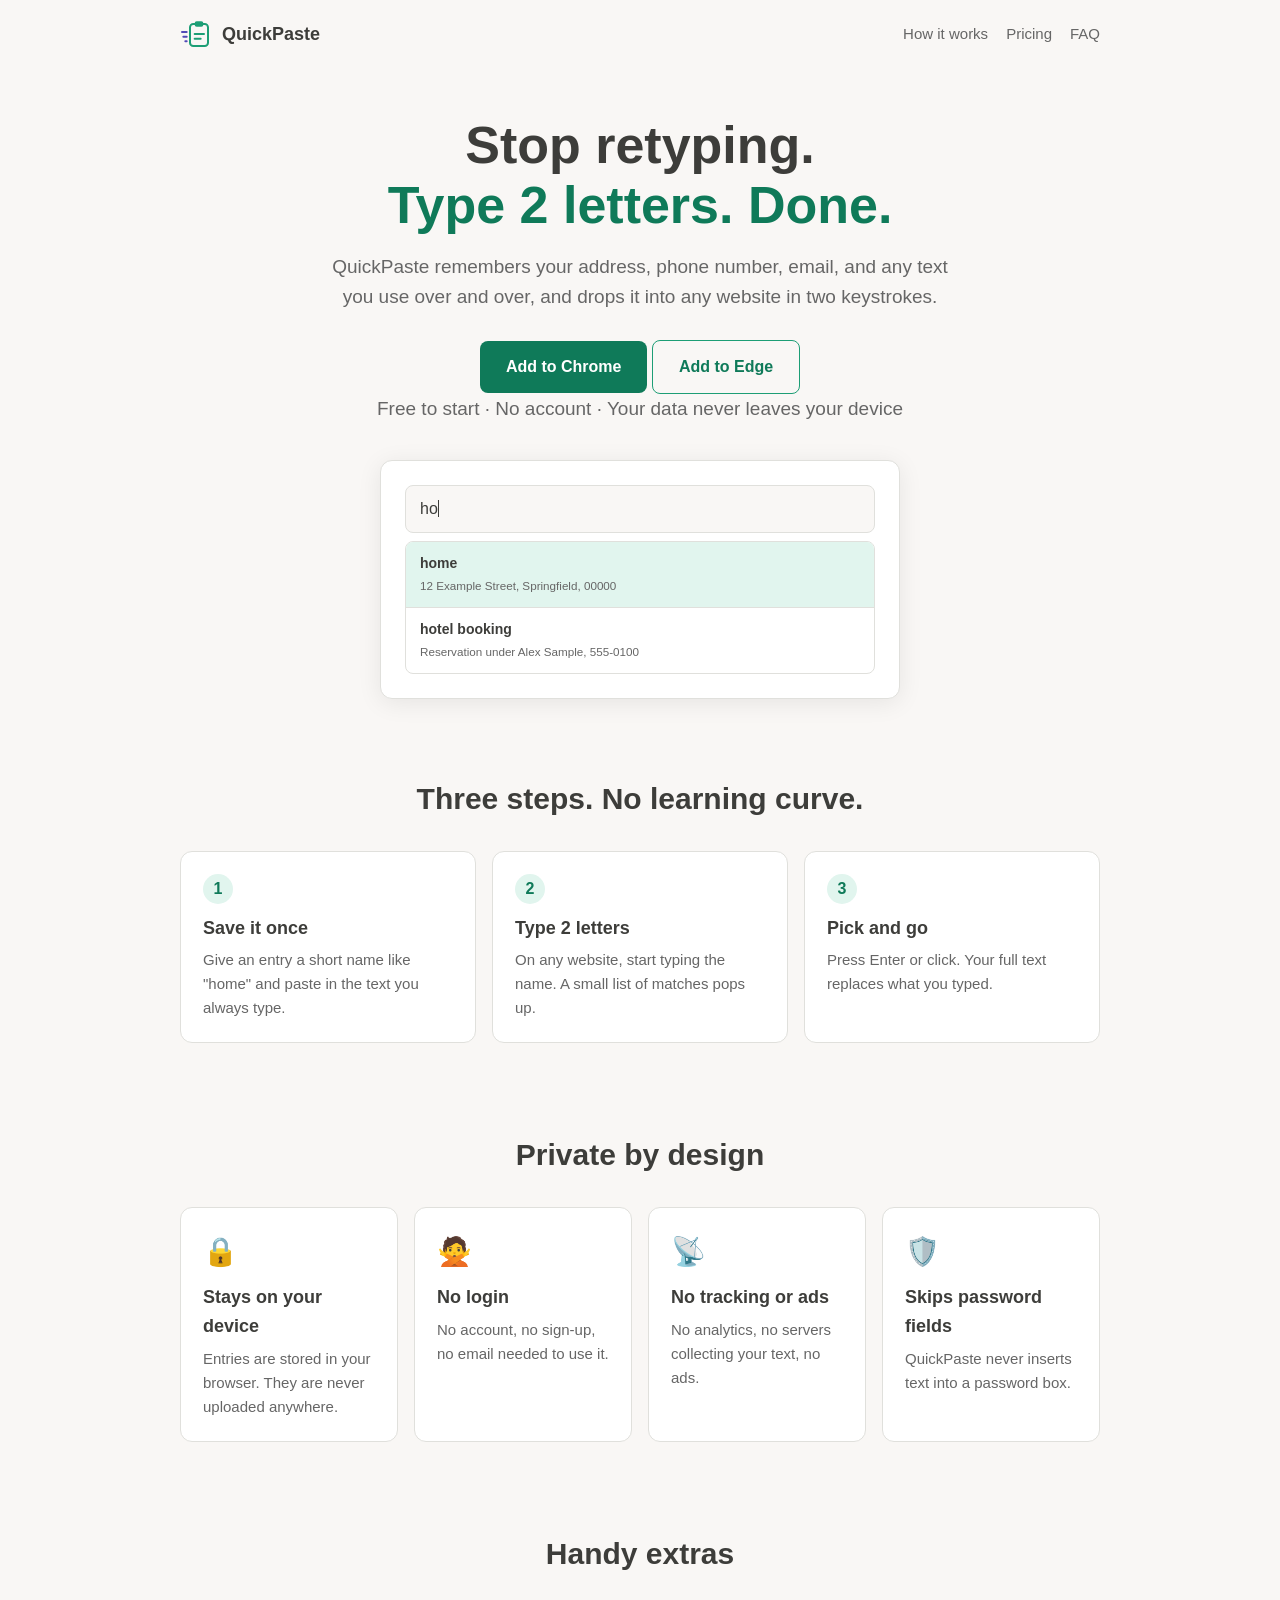
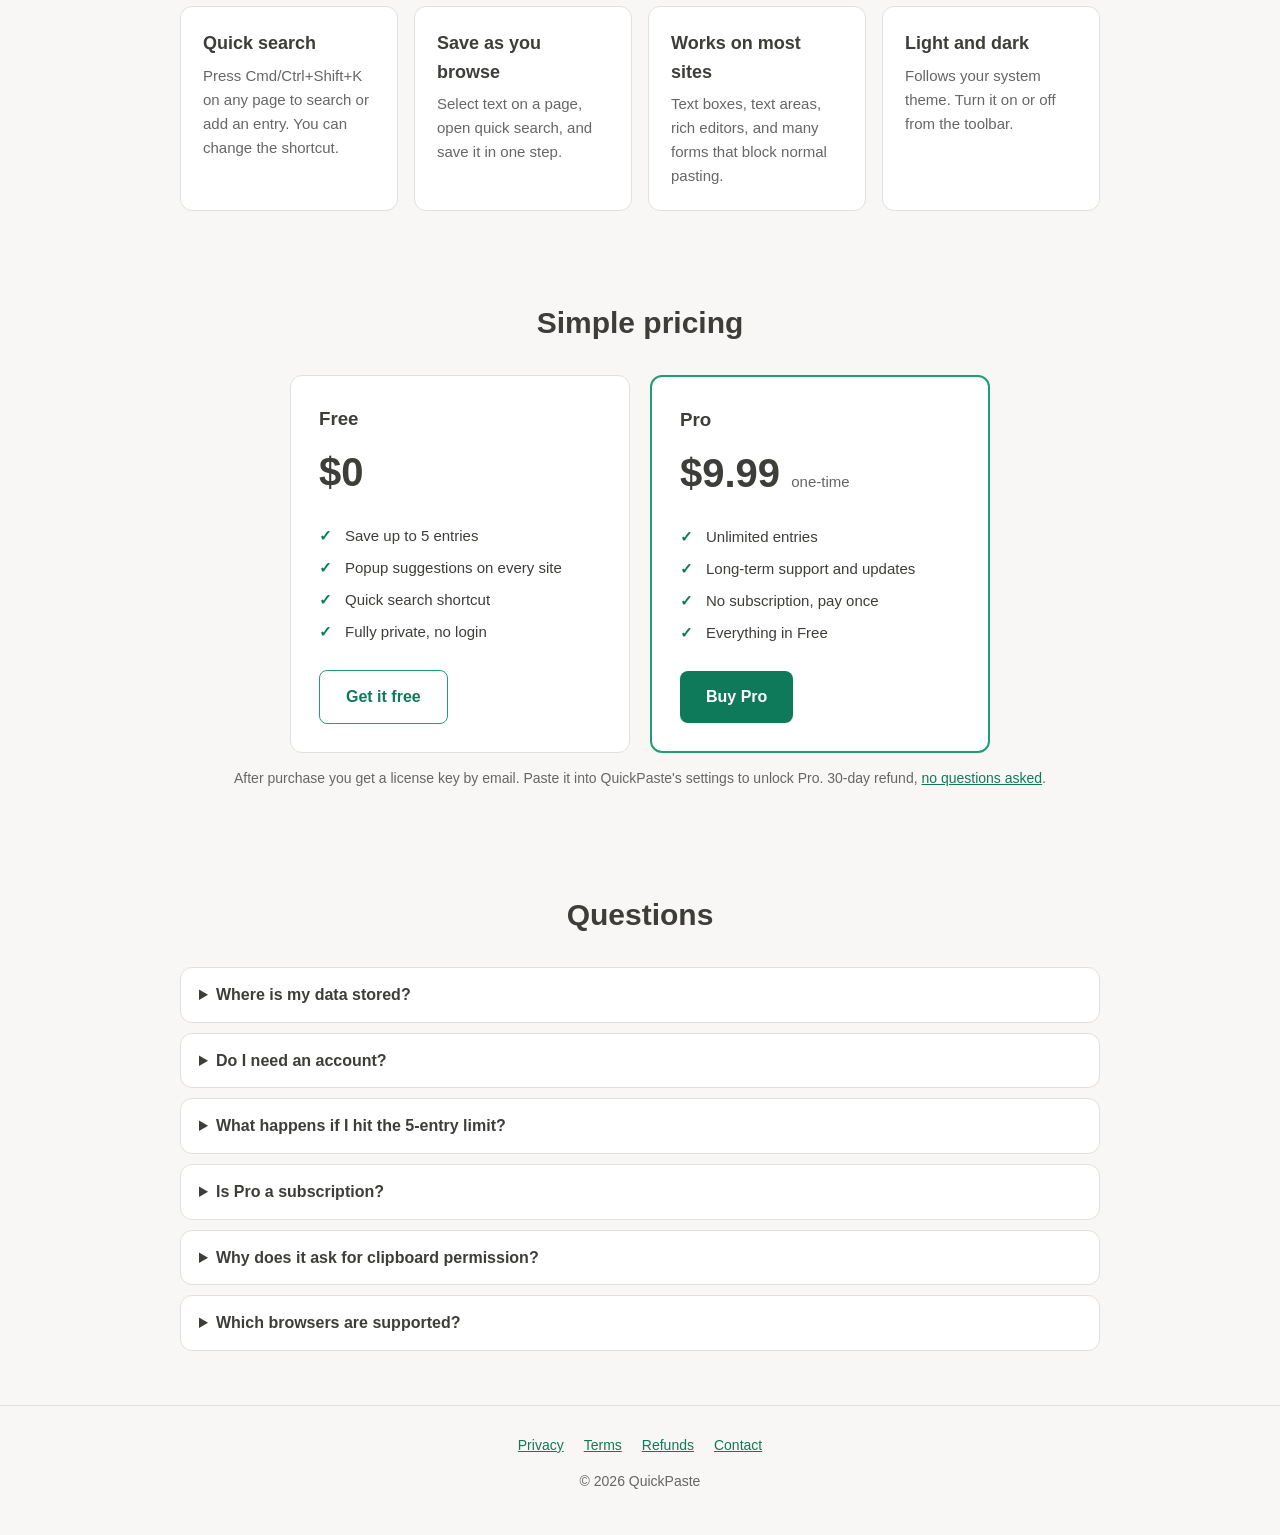
==== index.html @ 6c41e4d8 "Initial QuickPaste landing site Co-Authored-By: Claude Sonnet 5.5 <noreply@anthropic.com>" ====
<!doctype html>
<html lang="en">
<head>
<meta charset="utf-8">
<meta name="viewport" content="width=device-width,initial-scale=1">
<title>QuickPaste: Type 2 letters, paste your address, phone, or any text</title>
<meta name="description" content="QuickPaste saves the text you retype every day. Type a few letters on any website, pick from the list, done. Private, local, no login. Free for 5 entries.">
<link rel="icon" href="icon.png">
<link rel="stylesheet" href="style.css">
</head>
<body>
<div class="wrap">
  <nav>
    <a class="brand" href="./"><img src="logo.svg" alt="">QuickPaste</a>
    <div class="links"><a href="#how">How it works</a><a href="#pricing">Pricing</a><a href="#faq">FAQ</a></div>
  </nav>

  <header class="hero">
    <h1>Stop retyping.<br><span>Type 2 letters. Done.</span></h1>
    <p>QuickPaste remembers your address, phone number, email, and any text you use over and over, and drops it into any website in two keystrokes.</p>
    <a class="btn" href="CHROME_STORE_URL">Add to Chrome</a>
    <a class="btn alt" href="EDGE_STORE_URL">Add to Edge</a>
    <p class="note">Free to start · No account · Your data never leaves your device</p>

    <div class="demo" aria-hidden="true">
      <div class="field">ho<span class="caret"></span></div>
      <div class="list">
        <div class="item on"><b>home</b><small>12 Example Street, Springfield, 00000</small></div>
        <div class="item"><b>hotel booking</b><small>Reservation under Alex Sample, 555-0100</small></div>
      </div>
    </div>
  </header>

  <section id="how">
    <h2>Three steps. No learning curve.</h2>
    <div class="steps">
      <div class="card"><h3>Save it once</h3><p>Give an entry a short name like "home" and paste in the text you always type.</p></div>
      <div class="card"><h3>Type 2 letters</h3><p>On any website, start typing the name. A small list of matches pops up.</p></div>
      <div class="card"><h3>Pick and go</h3><p>Press Enter or click. Your full text replaces what you typed.</p></div>
    </div>
  </section>

  <section>
    <h2>Private by design</h2>
    <div class="grid">
      <div class="card"><div class="ico">🔒</div><h3>Stays on your device</h3><p>Entries are stored in your browser. They are never uploaded anywhere.</p></div>
      <div class="card"><div class="ico">🙅</div><h3>No login</h3><p>No account, no sign-up, no email needed to use it.</p></div>
      <div class="card"><div class="ico">📡</div><h3>No tracking or ads</h3><p>No analytics, no servers collecting your text, no ads.</p></div>
      <div class="card"><div class="ico">🛡️</div><h3>Skips password fields</h3><p>QuickPaste never inserts text into a password box.</p></div>
    </div>
  </section>

  <section>
    <h2>Handy extras</h2>
    <div class="grid">
      <div class="card"><h3>Quick search</h3><p>Press Cmd/Ctrl+Shift+K on any page to search or add an entry. You can change the shortcut.</p></div>
      <div class="card"><h3>Save as you browse</h3><p>Select text on a page, open quick search, and save it in one step.</p></div>
      <div class="card"><h3>Works on most sites</h3><p>Text boxes, text areas, rich editors, and many forms that block normal pasting.</p></div>
      <div class="card"><h3>Light and dark</h3><p>Follows your system theme. Turn it on or off from the toolbar.</p></div>
    </div>
  </section>

  <section id="pricing">
    <h2>Simple pricing</h2>
    <div class="pricing">
      <div class="plan">
        <h3>Free</h3>
        <div class="price">$0</div>
        <ul>
          <li>Save up to 5 entries</li>
          <li>Popup suggestions on every site</li>
          <li>Quick search shortcut</li>
          <li>Fully private, no login</li>
        </ul>
        <a class="btn alt" href="CHROME_STORE_URL">Get it free</a>
      </div>
      <div class="plan pro">
        <h3>Pro</h3>
        <div class="price">$9.99 <small>one-time</small></div>
        <ul>
          <li>Unlimited entries</li>
          <li>Long-term support and updates</li>
          <li>No subscription, pay once</li>
          <li>Everything in Free</li>
        </ul>
        <a class="btn" href="CHECKOUT_URL">Buy Pro</a>
      </div>
    </div>
    <p class="note" style="text-align:center">After purchase you get a license key by email. Paste it into QuickPaste's settings to unlock Pro. 30-day refund, <a href="refund.html">no questions asked</a>.</p>
  </section>

  <section id="faq">
    <h2>Questions</h2>
    <details><summary>Where is my data stored?</summary><p>Only in your own browser, using Chrome/Edge extension storage. QuickPaste has no servers that receive your entries.</p></details>
    <details><summary>Do I need an account?</summary><p>No. Install it and use it. Pro only needs the license key from your purchase email.</p></details>
    <details><summary>What happens if I hit the 5-entry limit?</summary><p>Nothing is deleted or locked. Your existing entries keep working and you can still edit or delete them. You just can't add a sixth until you delete one or upgrade to Pro.</p></details>
    <details><summary>Is Pro a subscription?</summary><p>No. It's a one-time $9.99 payment with long-term support and updates.</p></details>
    <details><summary>Why does it ask for clipboard permission?</summary><p>Some sites block ordinary typing and only accept a real paste. QuickPaste briefly uses the clipboard to insert your text, then restores what was there. Your clipboard contents are never stored or sent anywhere.</p></details>
    <details><summary>Which browsers are supported?</summary><p>Google Chrome and Microsoft Edge (and other Chromium browsers that install from the Chrome Web Store).</p></details>
  </section>
</div>

<footer>
  <a href="privacy.html">Privacy</a><a href="terms.html">Terms</a><a href="refund.html">Refunds</a><a href="mailto:CONTACT_EMAIL">Contact</a>
  <p>© 2026 QuickPaste</p>
</footer>
</body>
</html>
---- style.css ----
:root{--teal:#1D9E75;--teal-hover:#178562;--teal-text:#0F7A59;--tint:#E1F5EE;--purple:#534AB7;--text:#3D3D3A;--text2:#666;--bg:#F9F7F5;--surface:#fff;--border:#E0E0DC;--radius:12px}
@media (prefers-color-scheme:dark){:root{--teal:#2BB88A;--teal-hover:#4CCBA1;--teal-text:#4CCBA1;--tint:rgba(43,184,138,.16);--purple:#8F88E8;--text:#ECEBE6;--text2:#B4B3AC;--bg:#1C1C1A;--surface:#262624;--border:#3F3F3B}}
*{box-sizing:border-box}
body{margin:0;font:16px/1.6 -apple-system,BlinkMacSystemFont,"Segoe UI",Roboto,sans-serif;background:var(--bg);color:var(--text)}
a{color:var(--teal-text)}
.wrap{max-width:960px;margin:0 auto;padding:0 20px}
nav{display:flex;align-items:center;justify-content:space-between;padding:18px 0}
nav .brand{display:flex;align-items:center;gap:10px;font-weight:700;font-size:18px;color:var(--text);text-decoration:none}
nav .brand img{width:32px;height:32px}
nav .links a{margin-left:18px;text-decoration:none;color:var(--text2);font-size:15px}
.hero{text-align:center;padding:48px 0 32px}
.hero h1{font-size:clamp(32px,6vw,52px);line-height:1.15;margin:0 0 16px}
.hero h1 span{color:var(--teal-text)}
.hero p{font-size:19px;color:var(--text2);max-width:620px;margin:0 auto 28px}
.btn{display:inline-block;padding:13px 26px;border-radius:8px;background:#0F7A59;color:#fff;font-weight:600;text-decoration:none;border:0}
.btn:hover{background:#0b6248}
.btn.alt{background:transparent;color:var(--teal-text);border:1.5px solid var(--teal)}
.note{font-size:14px;color:var(--text2);margin-top:14px}
.demo{background:var(--surface);border:1px solid var(--border);border-radius:var(--radius);padding:24px;max-width:520px;margin:36px auto 0;text-align:left;box-shadow:0 4px 24px rgba(0,0,0,.08)}
.demo .field{border:1px solid var(--border);border-radius:8px;padding:10px 14px;font-size:16px;background:var(--bg)}
.demo .caret{display:inline-block;width:1px;height:1.1em;background:var(--text);vertical-align:text-bottom}
.demo .list{margin-top:8px;border:1px solid var(--border);border-radius:8px;overflow:hidden}
.demo .item{padding:10px 14px;font-size:14px;border-bottom:1px solid var(--border)}
.demo .item:last-child{border:0}
.demo .item.on{background:var(--tint)}
.demo .item b{display:block;font-size:14px}
.demo .item small{color:var(--text2)}
section{padding:44px 0}
h2{font-size:30px;text-align:center;margin:0 0 28px}
.grid{display:grid;grid-template-columns:repeat(auto-fit,minmax(210px,1fr));gap:16px}
.card{background:var(--surface);border:1px solid var(--border);border-radius:var(--radius);padding:22px}
.card h3{margin:0 0 6px;font-size:18px}
.card p{margin:0;color:var(--text2);font-size:15px}
.card .ico{font-size:28px;margin-bottom:8px}
.steps{counter-reset:s;display:grid;grid-template-columns:repeat(auto-fit,minmax(240px,1fr));gap:16px}
.steps .card::before{counter-increment:s;content:counter(s);display:inline-flex;width:30px;height:30px;border-radius:50%;background:var(--tint);color:var(--teal-text);font-weight:700;align-items:center;justify-content:center;margin-bottom:10px}
.pricing{display:grid;grid-template-columns:repeat(auto-fit,minmax(260px,1fr));gap:20px;max-width:700px;margin:0 auto}
.plan{background:var(--surface);border:1px solid var(--border);border-radius:var(--radius);padding:28px}
.plan.pro{border:2px solid var(--teal)}
.plan h3{margin:0}
.price{font-size:40px;font-weight:700;margin:6px 0}
.price small{font-size:15px;font-weight:400;color:var(--text2)}
.plan ul{padding-left:0;list-style:none;margin:16px 0 22px}
.plan li{padding:4px 0 4px 26px;position:relative;font-size:15px}
.plan li::before{content:"✓";position:absolute;left:0;color:var(--teal-text);font-weight:700}
details{background:var(--surface);border:1px solid var(--border);border-radius:var(--radius);padding:14px 18px;margin-bottom:10px}
summary{cursor:pointer;font-weight:600}
details p{color:var(--text2);margin:10px 0 0}
footer{border-top:1px solid var(--border);padding:28px 0;text-align:center;color:var(--text2);font-size:14px}
footer a{margin:0 10px}
.doc{max-width:720px;margin:0 auto;padding:20px 0 60px}
.doc h1{font-size:34px}
.doc h2{text-align:left;font-size:21px;margin:30px 0 8px}
.doc .updated{color:var(--text2);font-size:14px}
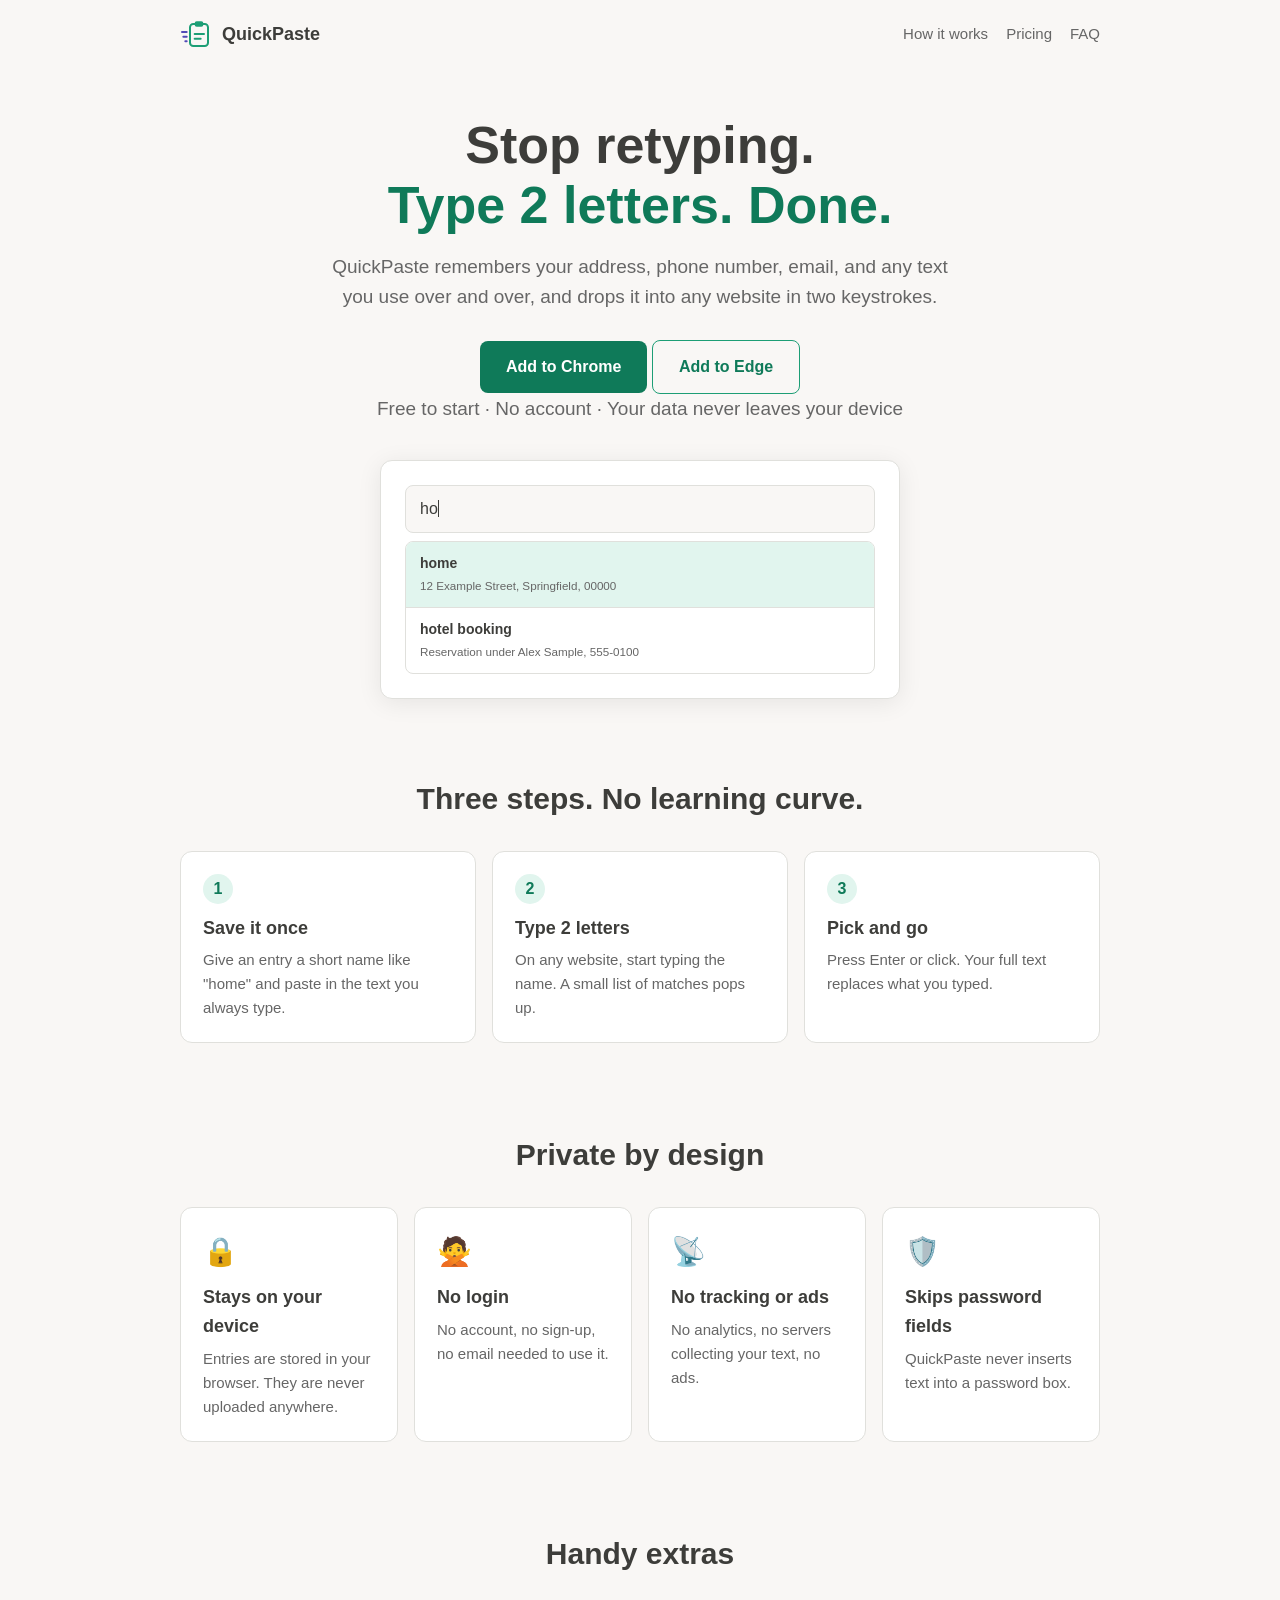
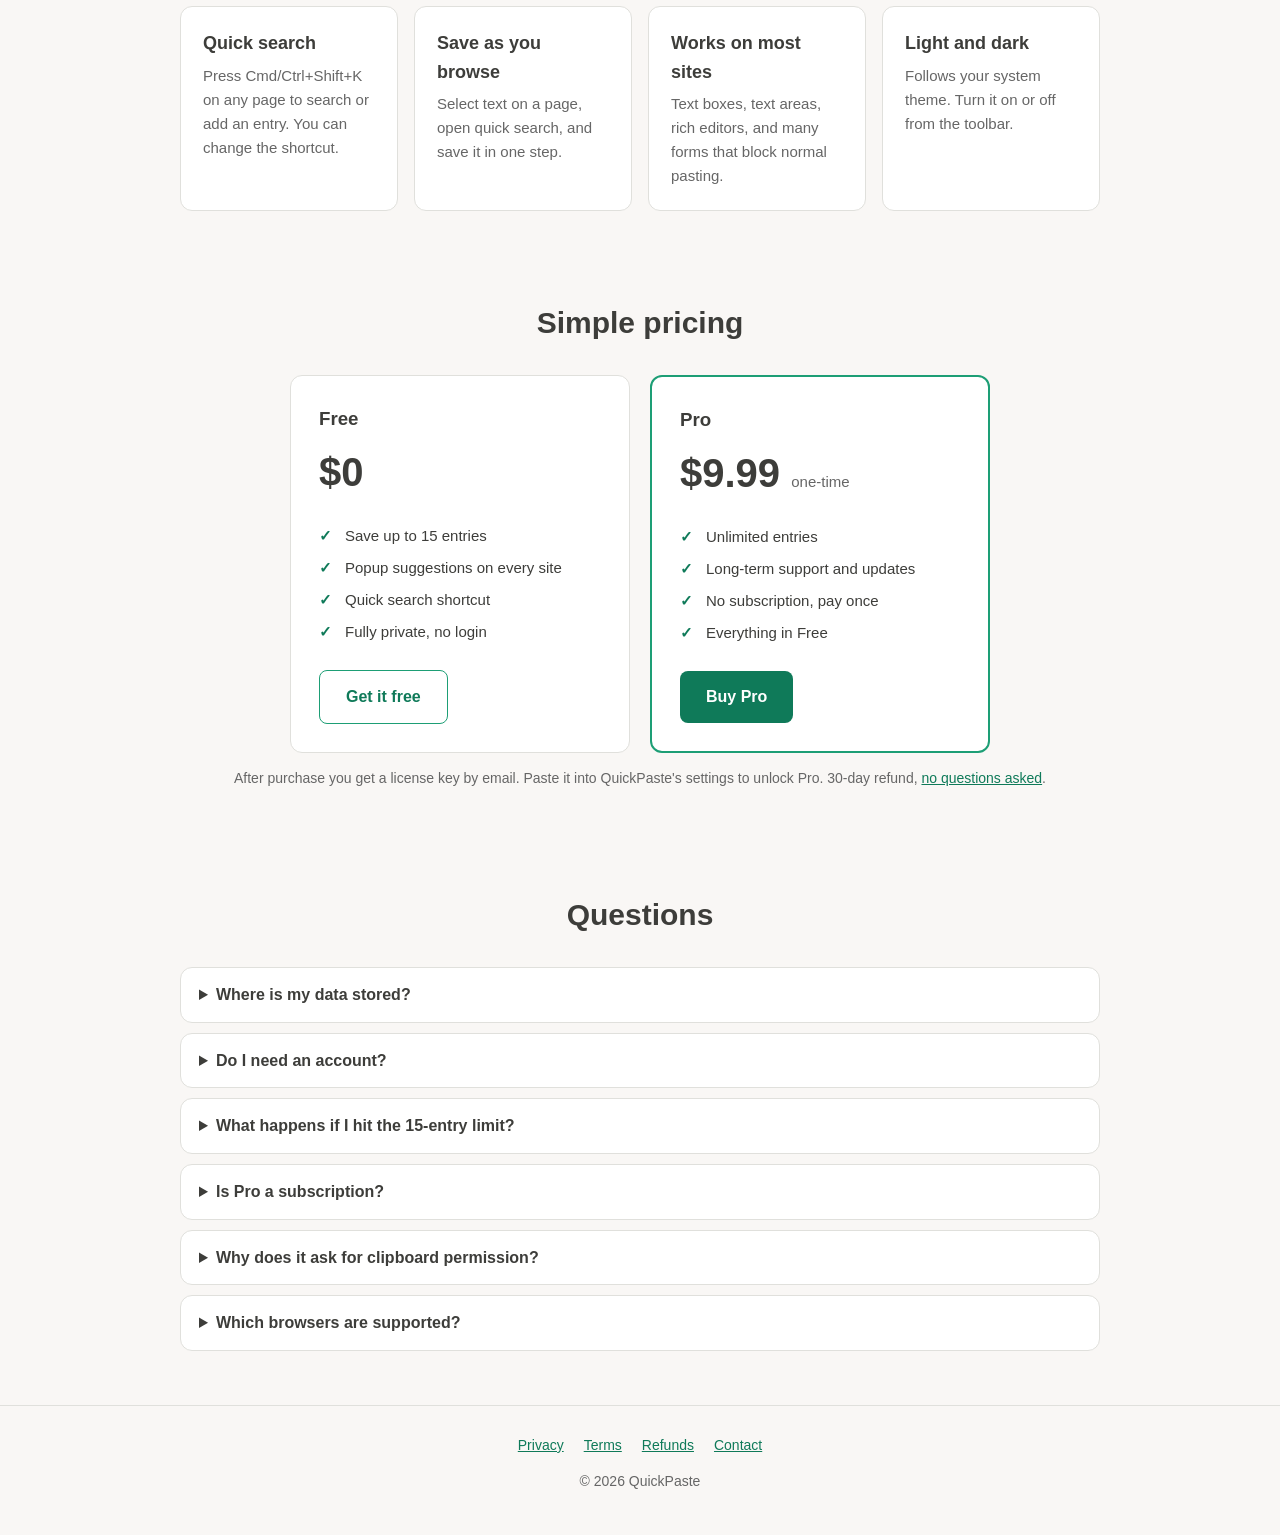
==== commit b4a69e2d: "Privacy: device label, optional name, manage-devices link; fix Free limit (15) and Pro device count " ====
--- a/index.html
+++ b/index.html
@@ -4,7 +4,7 @@
 <meta charset="utf-8">
 <meta name="viewport" content="width=device-width,initial-scale=1">
 <title>QuickPaste: Type 2 letters, paste your address, phone, or any text</title>
-<meta name="description" content="QuickPaste saves the text you retype every day. Type a few letters on any website, pick from the list, done. Private, local, no login. Free for 5 entries.">
+<meta name="description" content="QuickPaste saves the text you retype every day. Type a few letters on any website, pick from the list, done. Private, local, no login. Free for 15 entries.">
 <link rel="icon" href="icon.png">
 <link rel="stylesheet" href="style.css">
 </head>
@@ -67,7 +67,7 @@
         <h3>Free</h3>
         <div class="price">$0</div>
         <ul>
-          <li>Save up to 5 entries</li>
+          <li>Save up to 15 entries</li>
           <li>Popup suggestions on every site</li>
           <li>Quick search shortcut</li>
           <li>Fully private, no login</li>
@@ -93,7 +93,7 @@
     <h2>Questions</h2>
     <details><summary>Where is my data stored?</summary><p>Only in your own browser, using Chrome/Edge extension storage. QuickPaste has no servers that receive your entries.</p></details>
     <details><summary>Do I need an account?</summary><p>No. Install it and use it. Pro only needs the license key from your purchase email.</p></details>
-    <details><summary>What happens if I hit the 5-entry limit?</summary><p>Nothing is deleted or locked. Your existing entries keep working and you can still edit or delete them. You just can't add a sixth until you delete one or upgrade to Pro.</p></details>
+    <details><summary>What happens if I hit the 15-entry limit?</summary><p>Nothing is deleted or locked. Your existing entries keep working and you can still edit or delete them. You just can't add a 16th until you delete one or upgrade to Pro.</p></details>
     <details><summary>Is Pro a subscription?</summary><p>No. It's a one-time $9.99 payment with long-term support and updates.</p></details>
     <details><summary>Why does it ask for clipboard permission?</summary><p>Some sites block ordinary typing and only accept a real paste. QuickPaste briefly uses the clipboard to insert your text, then restores what was there. Your clipboard contents are never stored or sent anywhere.</p></details>
     <details><summary>Which browsers are supported?</summary><p>Google Chrome and Microsoft Edge (and other Chromium browsers that install from the Chrome Web Store).</p></details>
@@ -101,7 +101,7 @@
 </div>
 
 <footer>
-  <a href="privacy.html">Privacy</a><a href="terms.html">Terms</a><a href="refund.html">Refunds</a><a href="mailto:CONTACT_EMAIL">Contact</a>
+  <a href="privacy.html">Privacy</a><a href="terms.html">Terms</a><a href="refund.html">Refunds</a><a href="mailto:ylstudio824@gmail.com">Contact</a>
   <p>© 2026 QuickPaste</p>
 </footer>
 </body>
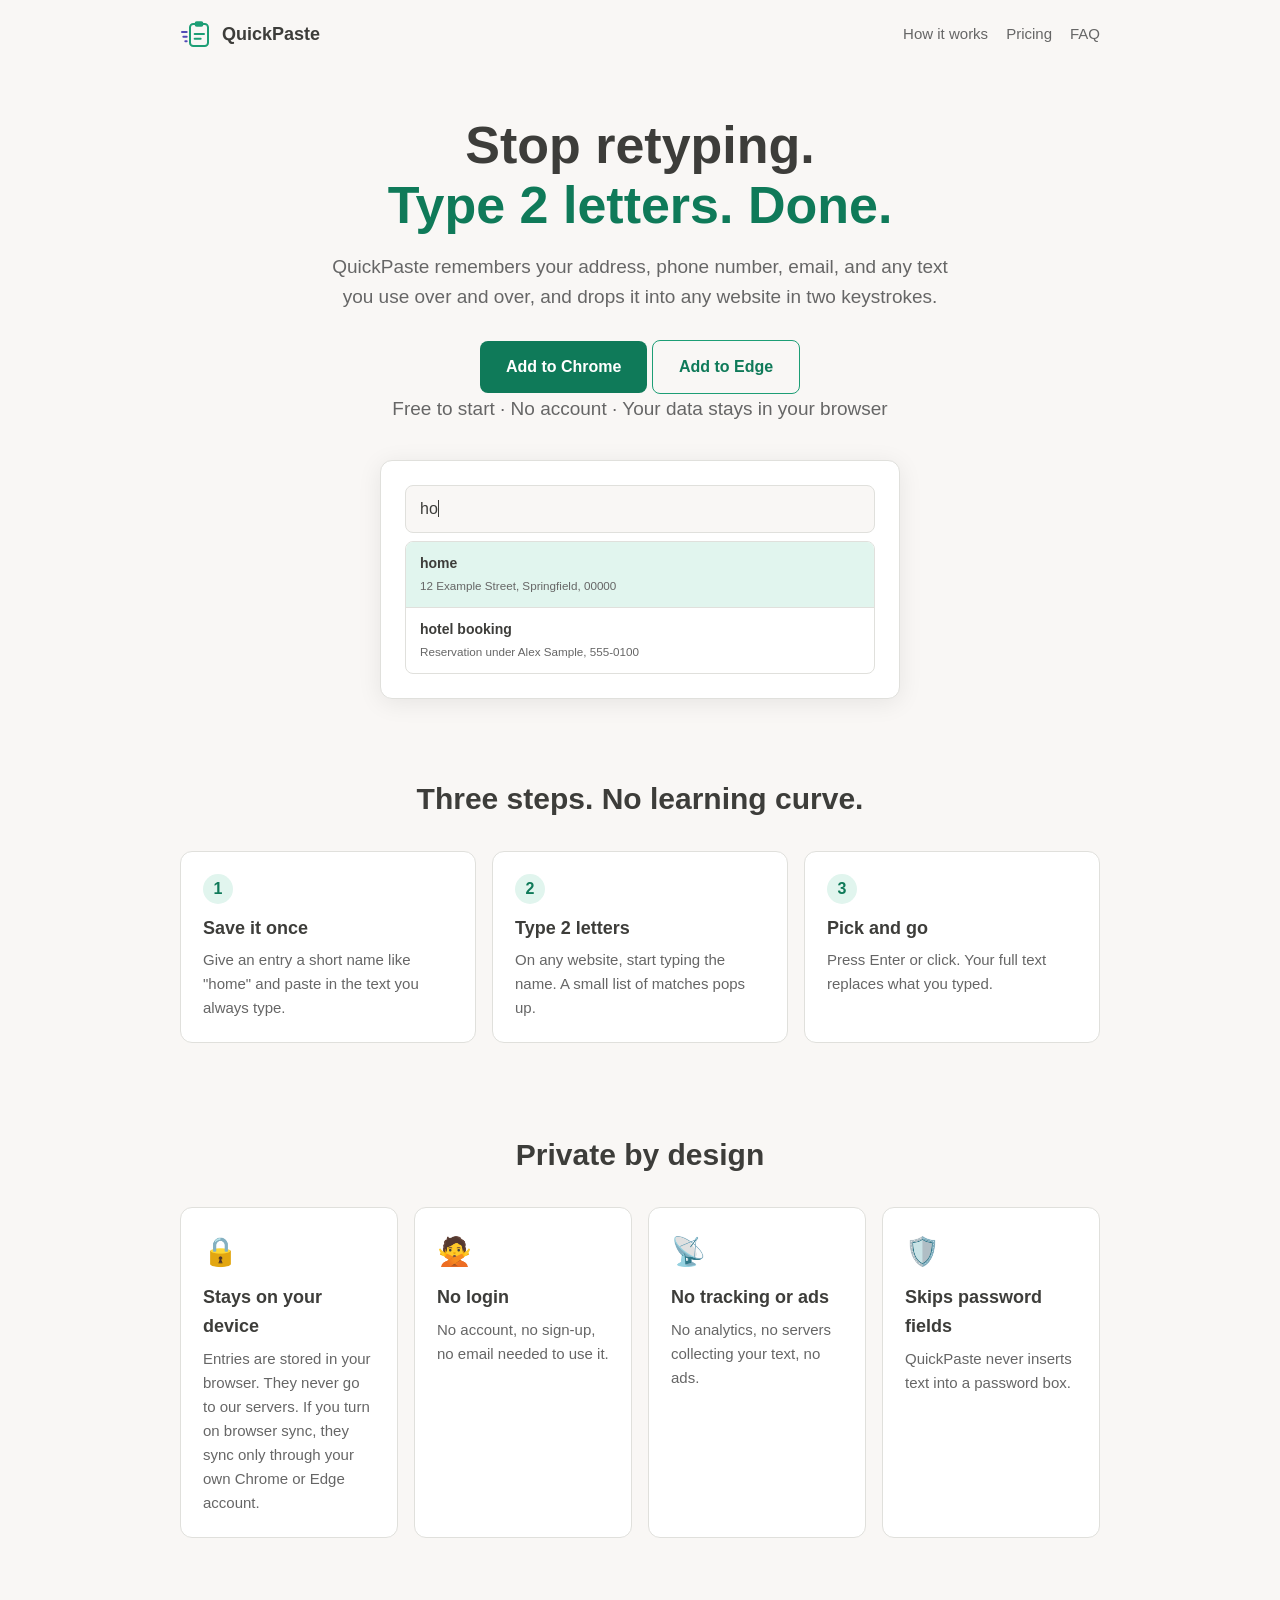
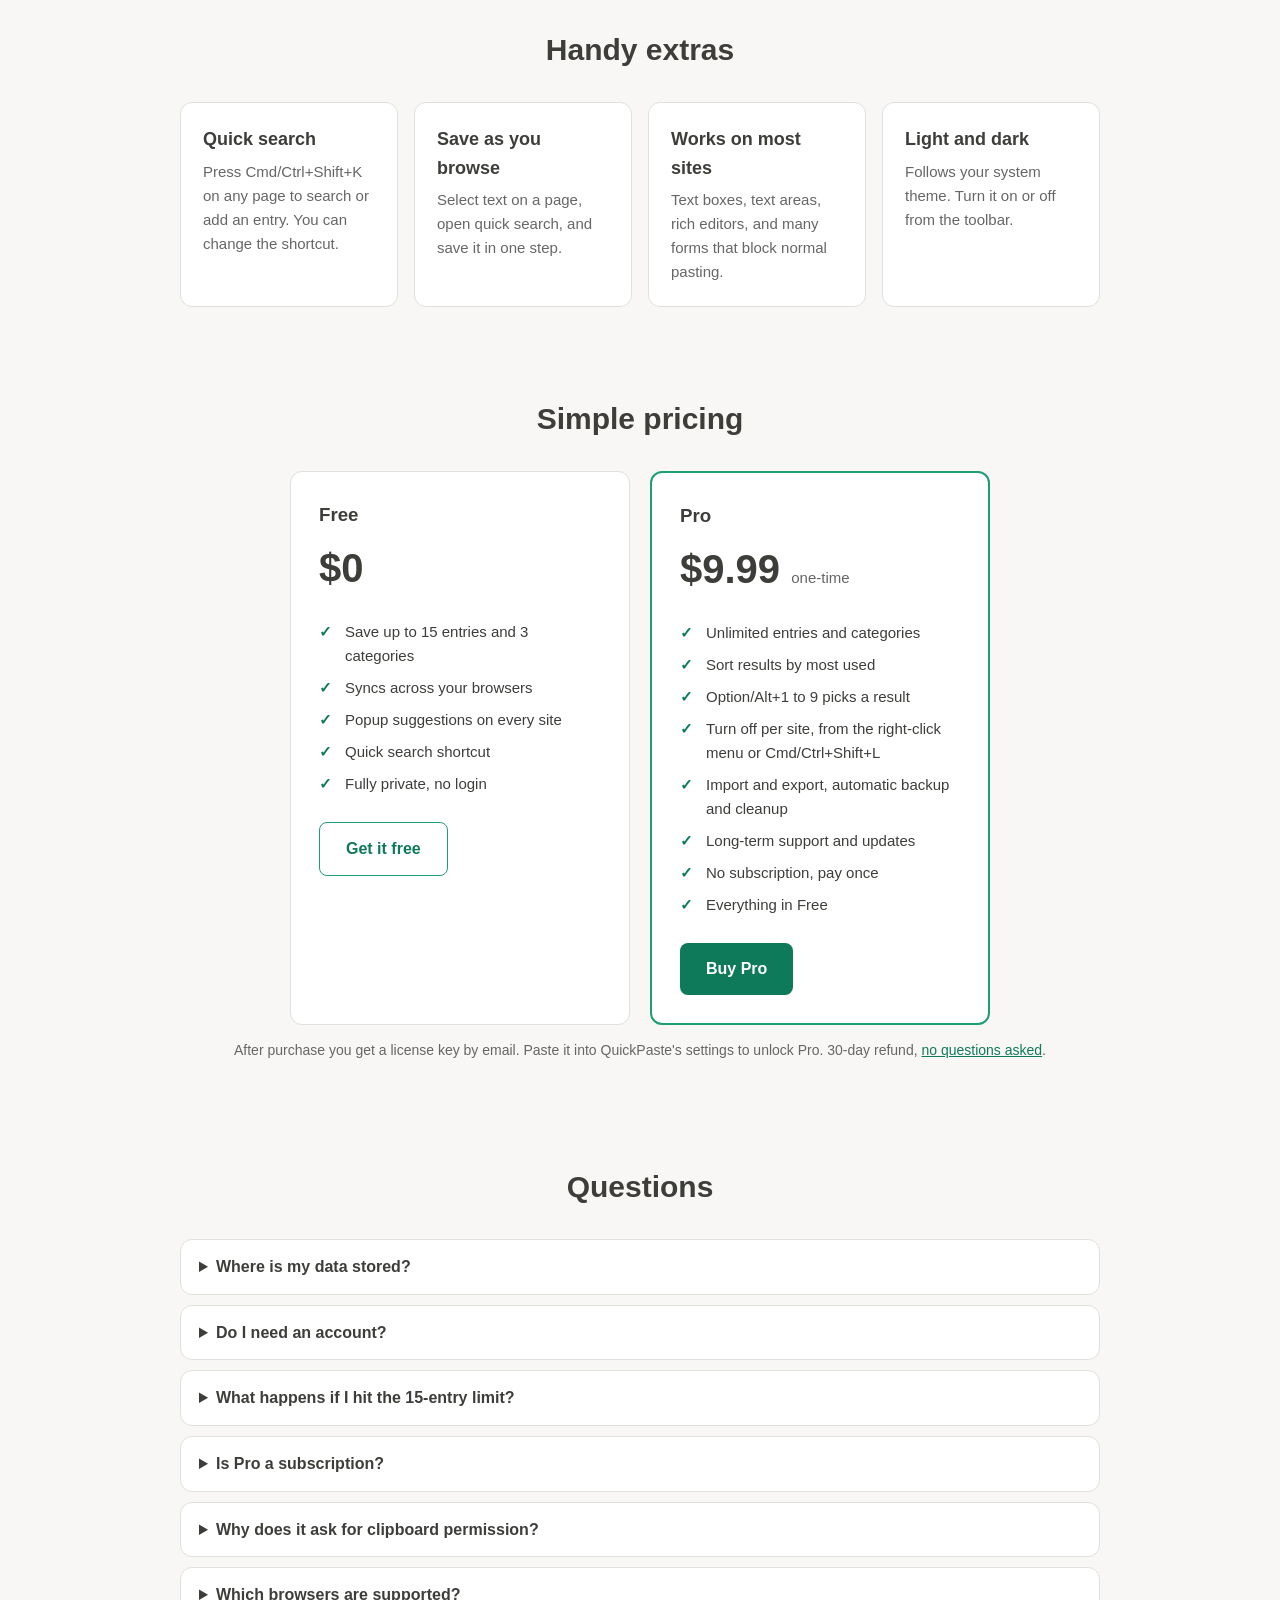
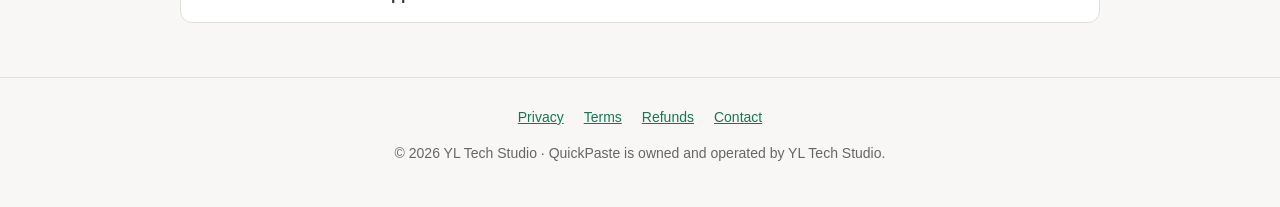
==== commit 9a832fa2: "Site: support@yltechstudio.com contact, YL Tech Studio ownership, Free/Pro feature list, sync-accura" ====
--- a/index.html
+++ b/index.html
@@ -20,7 +20,7 @@
     <p>QuickPaste remembers your address, phone number, email, and any text you use over and over, and drops it into any website in two keystrokes.</p>
     <a class="btn" href="CHROME_STORE_URL">Add to Chrome</a>
     <a class="btn alt" href="EDGE_STORE_URL">Add to Edge</a>
-    <p class="note">Free to start · No account · Your data never leaves your device</p>
+    <p class="note">Free to start · No account · Your data stays in your browser</p>
 
     <div class="demo" aria-hidden="true">
       <div class="field">ho<span class="caret"></span></div>
@@ -43,7 +43,7 @@
   <section>
     <h2>Private by design</h2>
     <div class="grid">
-      <div class="card"><div class="ico">🔒</div><h3>Stays on your device</h3><p>Entries are stored in your browser. They are never uploaded anywhere.</p></div>
+      <div class="card"><div class="ico">🔒</div><h3>Stays on your device</h3><p>Entries are stored in your browser. They never go to our servers. If you turn on browser sync, they sync only through your own Chrome or Edge account.</p></div>
       <div class="card"><div class="ico">🙅</div><h3>No login</h3><p>No account, no sign-up, no email needed to use it.</p></div>
       <div class="card"><div class="ico">📡</div><h3>No tracking or ads</h3><p>No analytics, no servers collecting your text, no ads.</p></div>
       <div class="card"><div class="ico">🛡️</div><h3>Skips password fields</h3><p>QuickPaste never inserts text into a password box.</p></div>
@@ -67,7 +67,8 @@
         <h3>Free</h3>
         <div class="price">$0</div>
         <ul>
-          <li>Save up to 15 entries</li>
+          <li>Save up to 15 entries and 3 categories</li>
+          <li>Syncs across your browsers</li>
           <li>Popup suggestions on every site</li>
           <li>Quick search shortcut</li>
           <li>Fully private, no login</li>
@@ -78,7 +79,11 @@
         <h3>Pro</h3>
         <div class="price">$9.99 <small>one-time</small></div>
         <ul>
-          <li>Unlimited entries</li>
+          <li>Unlimited entries and categories</li>
+          <li>Sort results by most used</li>
+          <li>Option/Alt+1 to 9 picks a result</li>
+          <li>Turn off per site, from the right-click menu or Cmd/Ctrl+Shift+L</li>
+          <li>Import and export, automatic backup and cleanup</li>
           <li>Long-term support and updates</li>
           <li>No subscription, pay once</li>
           <li>Everything in Free</li>
@@ -91,7 +96,7 @@
 
   <section id="faq">
     <h2>Questions</h2>
-    <details><summary>Where is my data stored?</summary><p>Only in your own browser, using Chrome/Edge extension storage. QuickPaste has no servers that receive your entries.</p></details>
+    <details><summary>Where is my data stored?</summary><p>In your own browser, using Chrome/Edge extension storage. QuickPaste has no servers that receive your entries. If you use browser sync, your entries sync through your own Google or Microsoft account, never through us.</p></details>
     <details><summary>Do I need an account?</summary><p>No. Install it and use it. Pro only needs the license key from your purchase email.</p></details>
     <details><summary>What happens if I hit the 15-entry limit?</summary><p>Nothing is deleted or locked. Your existing entries keep working and you can still edit or delete them. You just can't add a 16th until you delete one or upgrade to Pro.</p></details>
     <details><summary>Is Pro a subscription?</summary><p>No. It's a one-time $9.99 payment with long-term support and updates.</p></details>
@@ -101,8 +106,8 @@
 </div>
 
 <footer>
-  <a href="privacy.html">Privacy</a><a href="terms.html">Terms</a><a href="refund.html">Refunds</a><a href="mailto:ylstudio824@gmail.com">Contact</a>
-  <p>© 2026 QuickPaste</p>
+  <a href="privacy.html">Privacy</a><a href="terms.html">Terms</a><a href="refund.html">Refunds</a><a href="mailto:support@yltechstudio.com">Contact</a>
+  <p>© 2026 YL Tech Studio · QuickPaste is owned and operated by YL Tech Studio.</p>
 </footer>
 </body>
 </html>
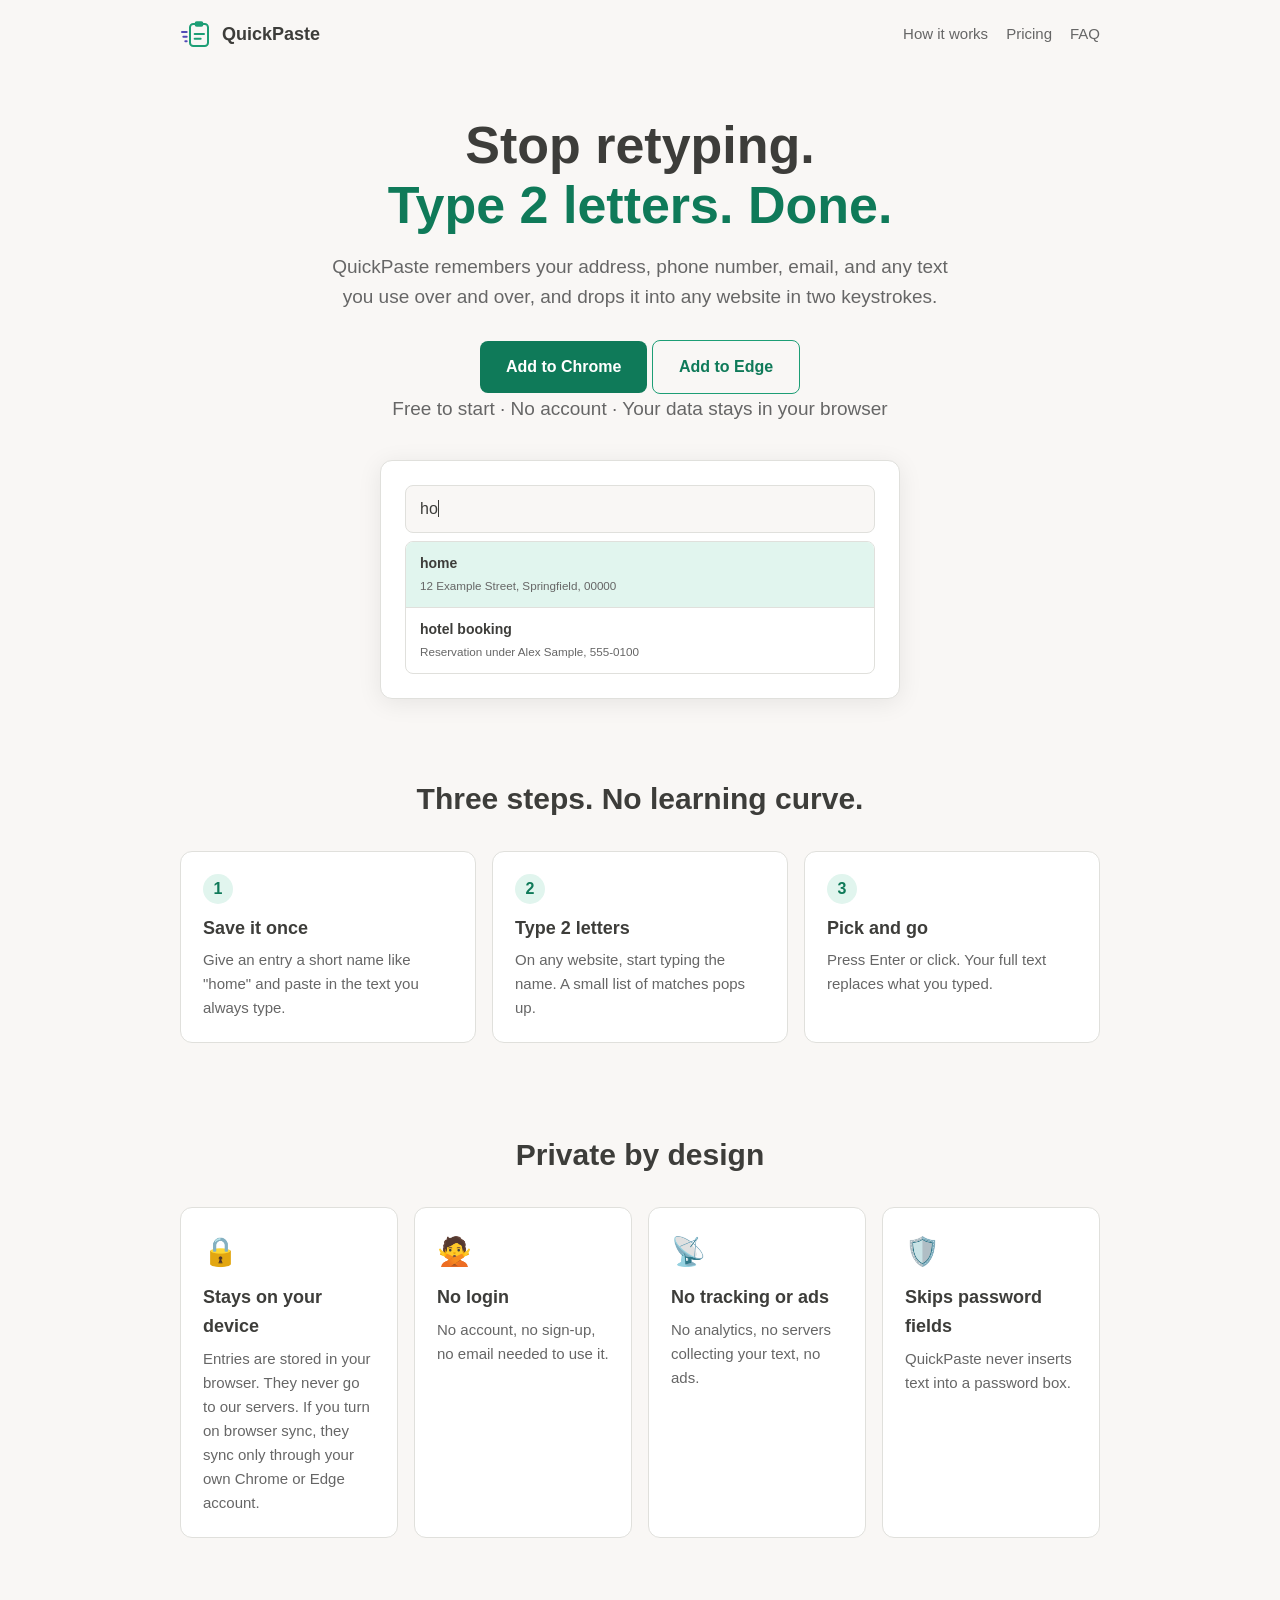
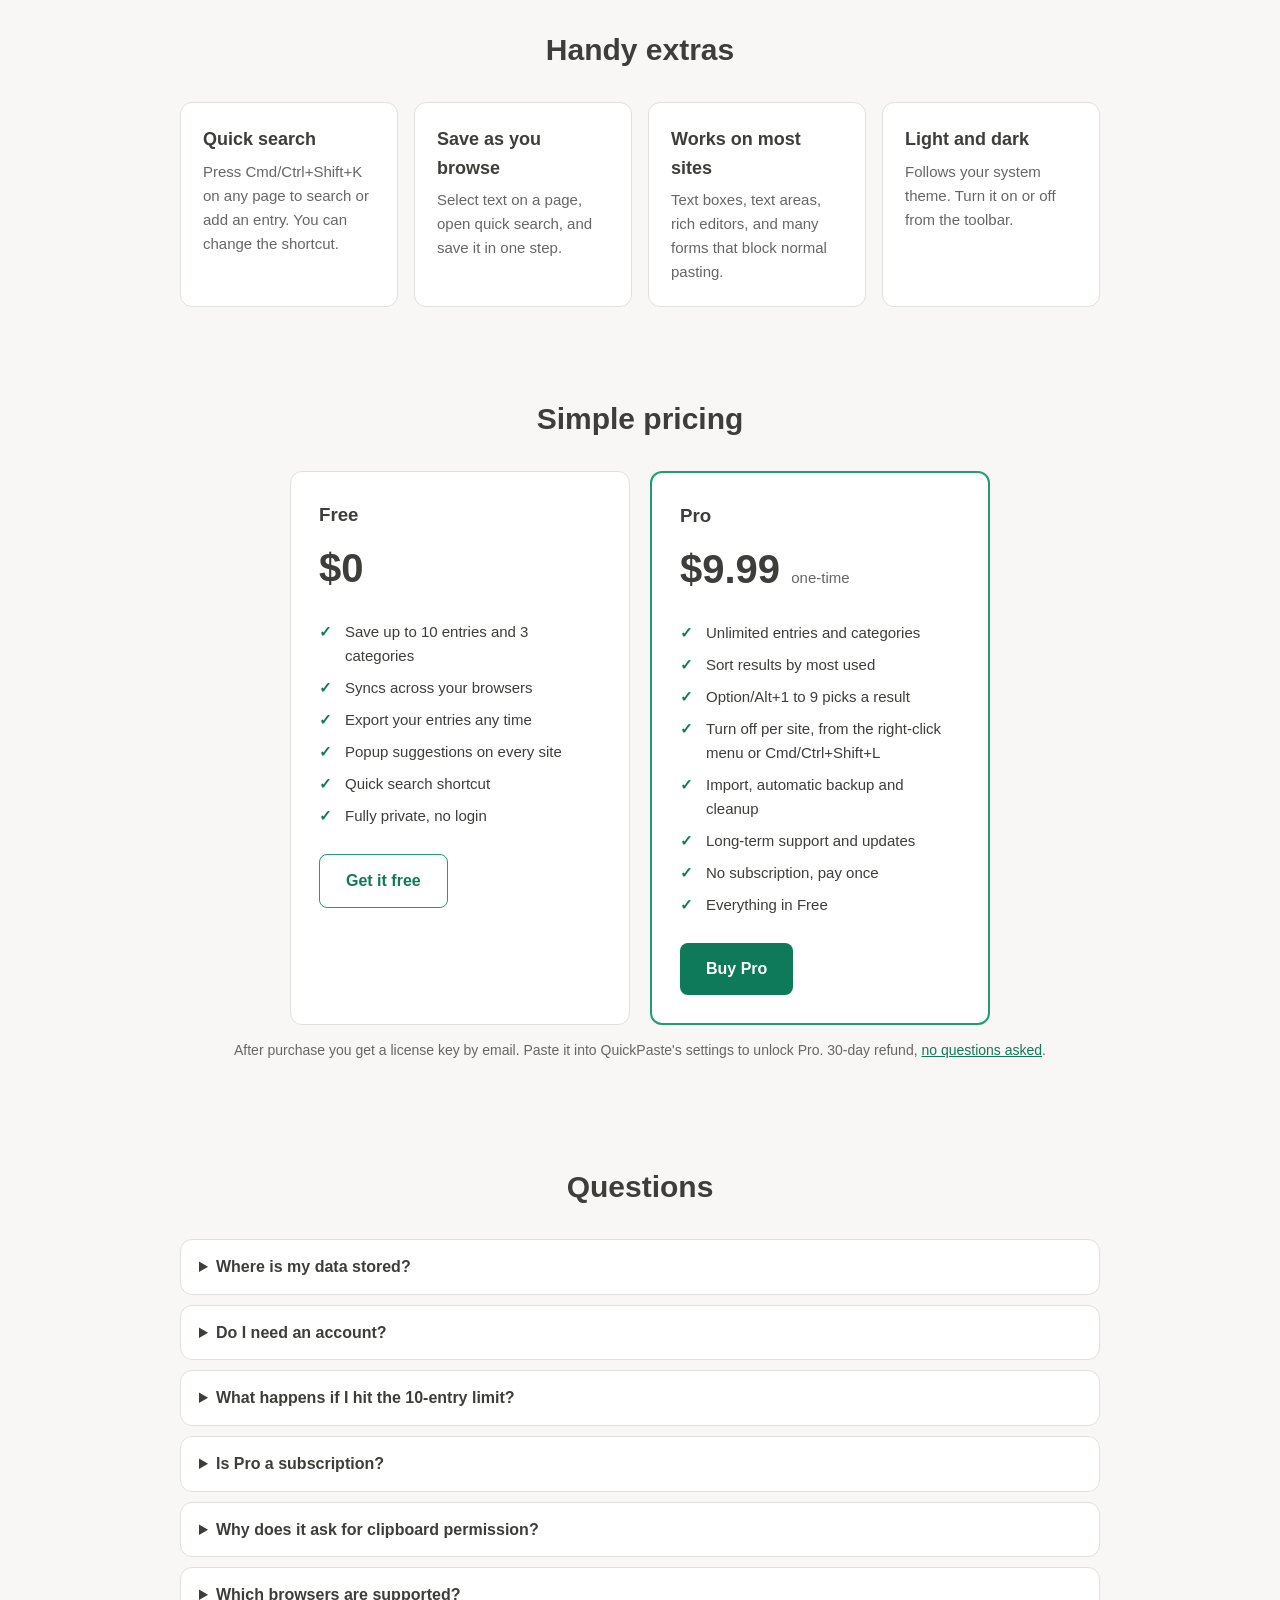
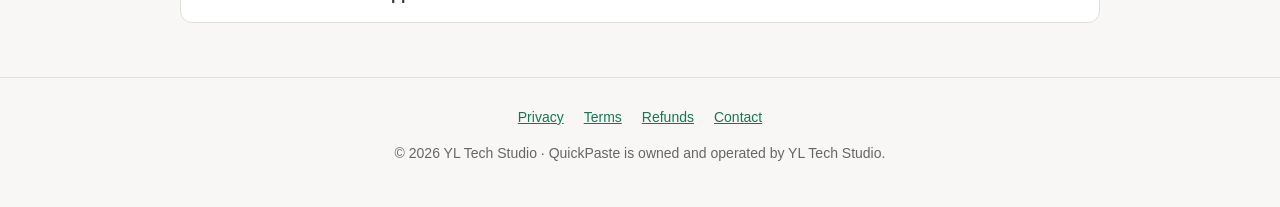
==== commit 8bbb091c: "Free limit 10 entries, Export free Co-Authored-By: Claude Sonnet 5.5 <noreply@anthropic.com>" ====
--- a/index.html
+++ b/index.html
@@ -4,7 +4,7 @@
 <meta charset="utf-8">
 <meta name="viewport" content="width=device-width,initial-scale=1">
 <title>QuickPaste: Type 2 letters, paste your address, phone, or any text</title>
-<meta name="description" content="QuickPaste saves the text you retype every day. Type a few letters on any website, pick from the list, done. Private, local, no login. Free for 15 entries.">
+<meta name="description" content="QuickPaste saves the text you retype every day. Type a few letters on any website, pick from the list, done. Private, local, no login. Free for 10 entries.">
 <link rel="icon" href="icon.png">
 <link rel="stylesheet" href="style.css">
 </head>
@@ -67,8 +67,9 @@
         <h3>Free</h3>
         <div class="price">$0</div>
         <ul>
-          <li>Save up to 15 entries and 3 categories</li>
+          <li>Save up to 10 entries and 3 categories</li>
           <li>Syncs across your browsers</li>
+          <li>Export your entries any time</li>
           <li>Popup suggestions on every site</li>
           <li>Quick search shortcut</li>
           <li>Fully private, no login</li>
@@ -83,7 +84,7 @@
           <li>Sort results by most used</li>
           <li>Option/Alt+1 to 9 picks a result</li>
           <li>Turn off per site, from the right-click menu or Cmd/Ctrl+Shift+L</li>
-          <li>Import and export, automatic backup and cleanup</li>
+          <li>Import, automatic backup and cleanup</li>
           <li>Long-term support and updates</li>
           <li>No subscription, pay once</li>
           <li>Everything in Free</li>
@@ -98,7 +99,7 @@
     <h2>Questions</h2>
     <details><summary>Where is my data stored?</summary><p>In your own browser, using Chrome/Edge extension storage. QuickPaste has no servers that receive your entries. If you use browser sync, your entries sync through your own Google or Microsoft account, never through us.</p></details>
     <details><summary>Do I need an account?</summary><p>No. Install it and use it. Pro only needs the license key from your purchase email.</p></details>
-    <details><summary>What happens if I hit the 15-entry limit?</summary><p>Nothing is deleted or locked. Your existing entries keep working and you can still edit or delete them. You just can't add a 16th until you delete one or upgrade to Pro.</p></details>
+    <details><summary>What happens if I hit the 10-entry limit?</summary><p>Nothing is deleted or locked. Your existing entries keep working and you can still edit or delete them. You just can't add an 11th until you delete one or upgrade to Pro.</p></details>
     <details><summary>Is Pro a subscription?</summary><p>No. It's a one-time $9.99 payment with long-term support and updates.</p></details>
     <details><summary>Why does it ask for clipboard permission?</summary><p>Some sites block ordinary typing and only accept a real paste. QuickPaste briefly uses the clipboard to insert your text, then restores what was there. Your clipboard contents are never stored or sent anywhere.</p></details>
     <details><summary>Which browsers are supported?</summary><p>Google Chrome and Microsoft Edge (and other Chromium browsers that install from the Chrome Web Store).</p></details>
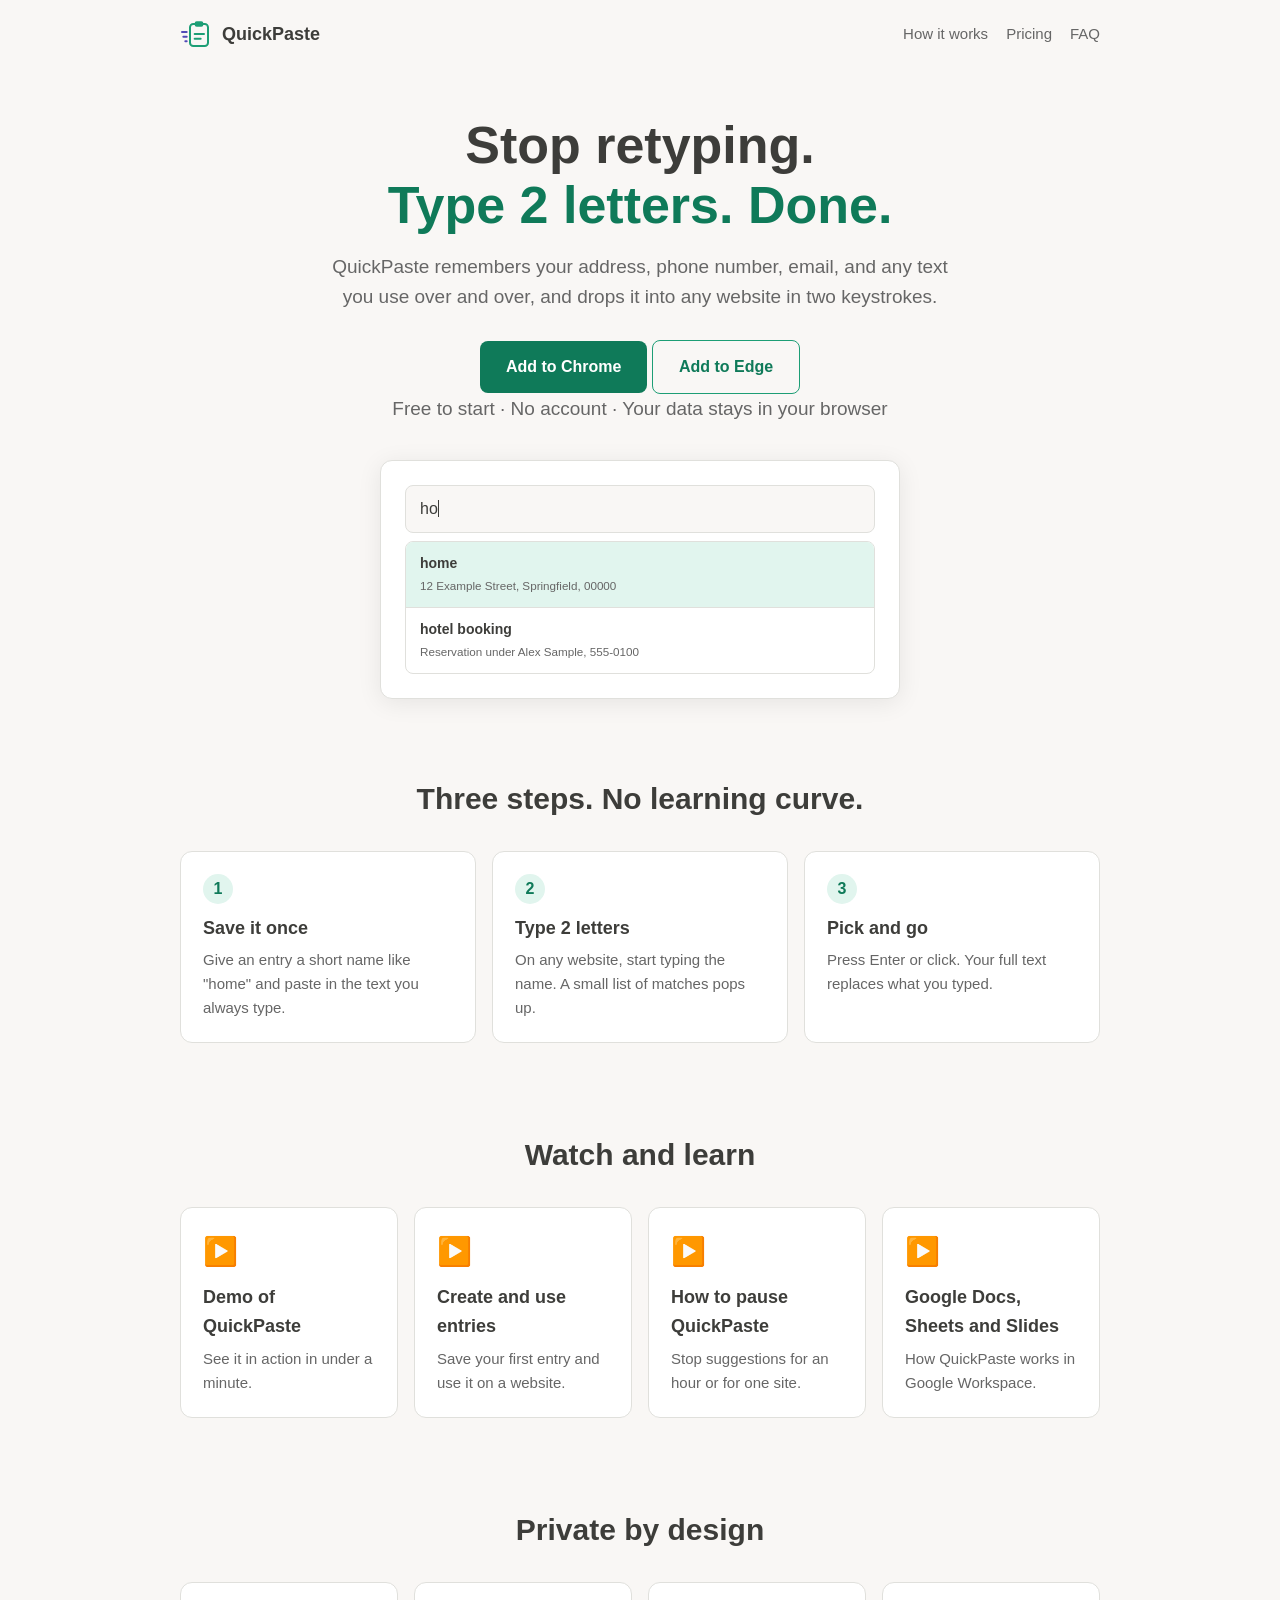
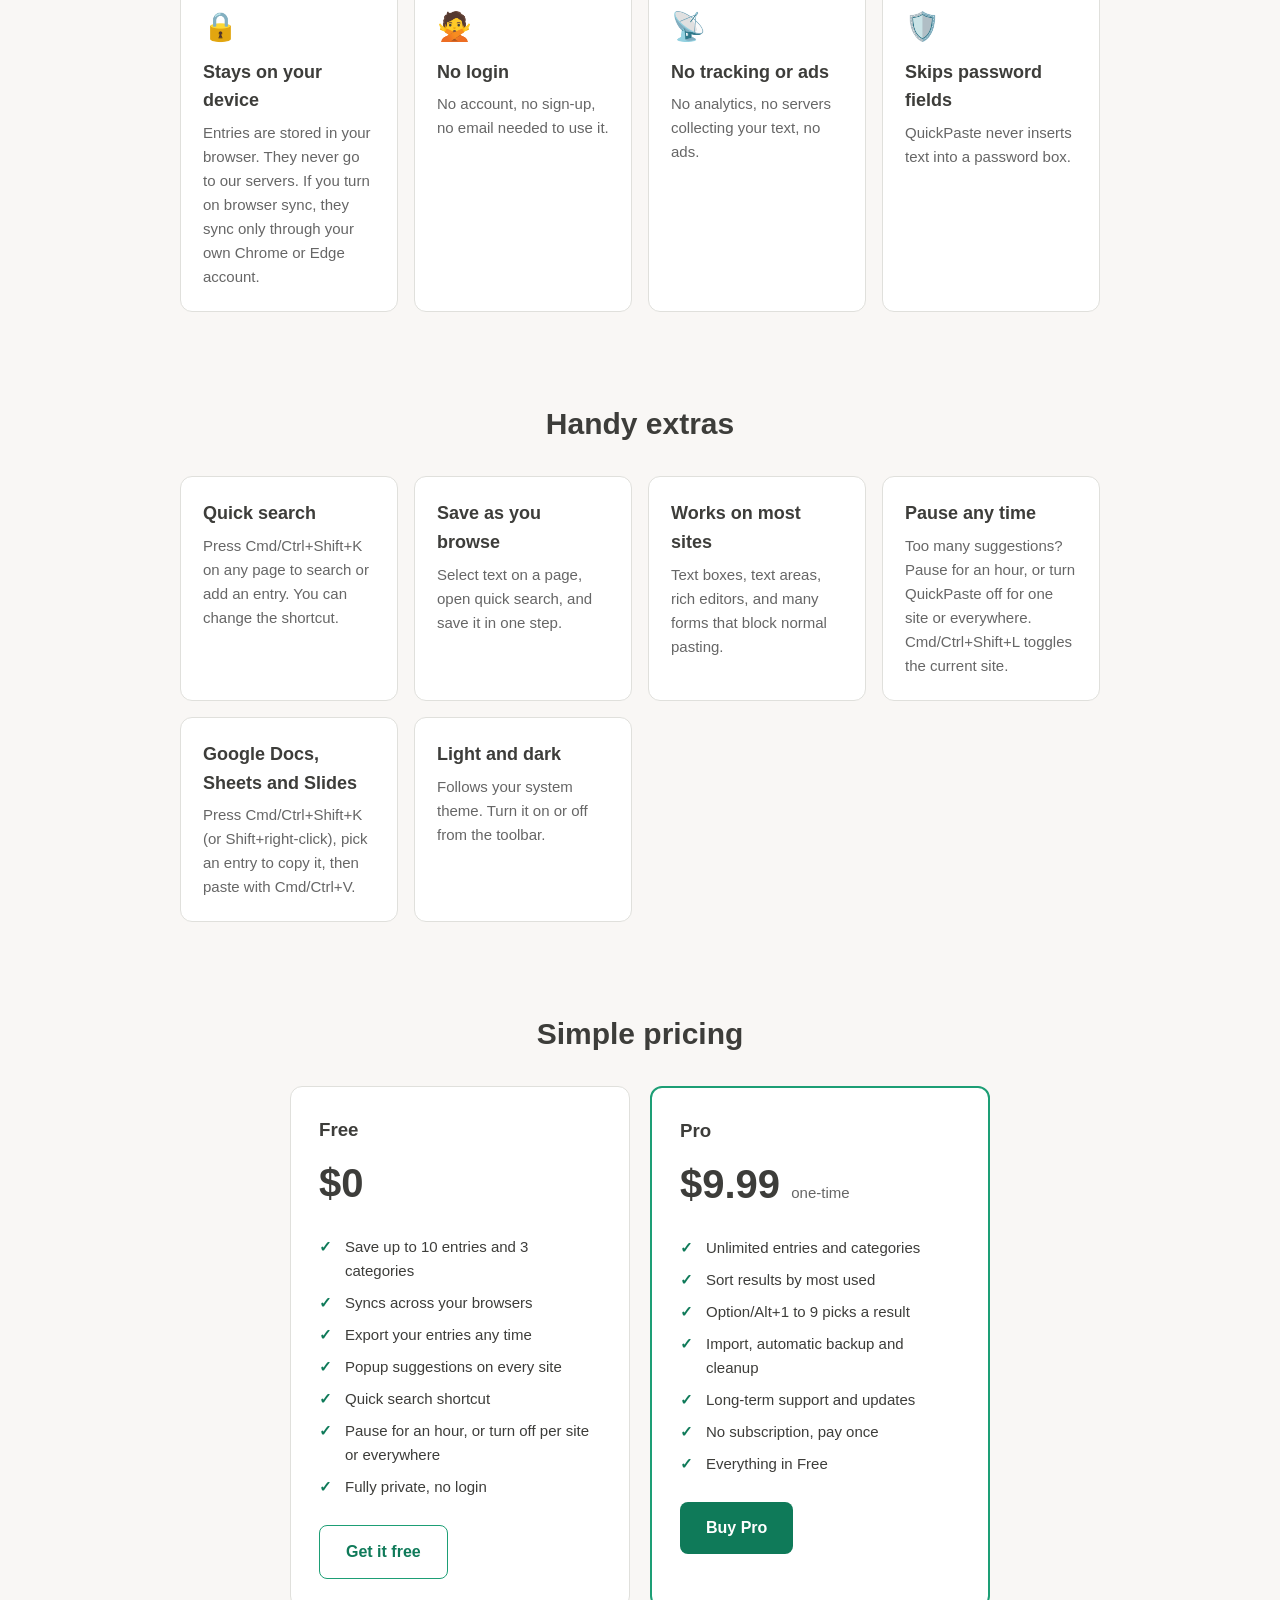
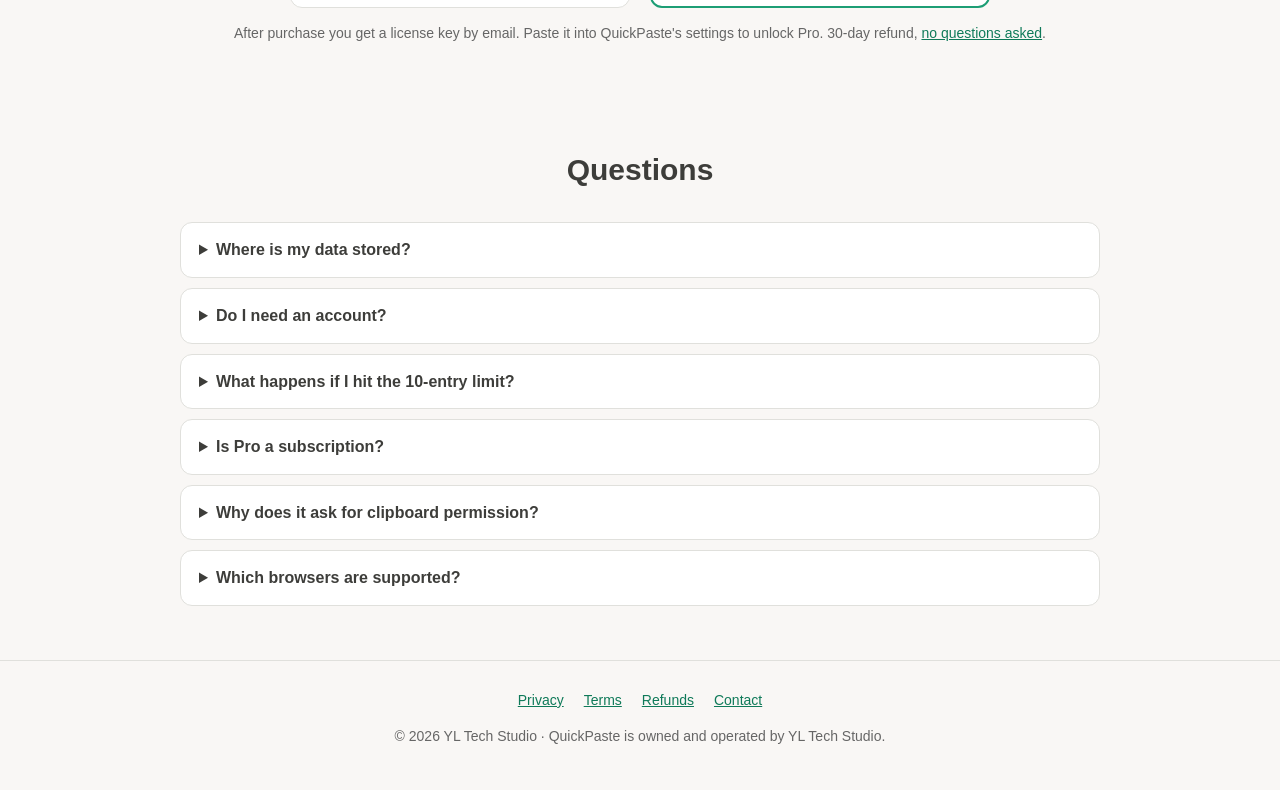
==== commit 640fccc3: "Site: video section, pause and Google Workspace cards, per-site off is free Co-Authored-By: Claude S" ====
--- a/index.html
+++ b/index.html
@@ -40,6 +40,16 @@
     </div>
   </section>
 
+  <section id="videos">
+    <h2>Watch and learn</h2>
+    <div class="grid">
+      <a class="card vid" href="https://youtu.be/emdoB134vuQ" target="_blank" rel="noopener"><div class="ico">▶️</div><h3>Demo of QuickPaste</h3><p>See it in action in under a minute.</p></a>
+      <a class="card vid" href="https://youtu.be/vreVDL9uQxc" target="_blank" rel="noopener"><div class="ico">▶️</div><h3>Create and use entries</h3><p>Save your first entry and use it on a website.</p></a>
+      <a class="card vid" href="https://youtu.be/lPt4qMxwhac" target="_blank" rel="noopener"><div class="ico">▶️</div><h3>How to pause QuickPaste</h3><p>Stop suggestions for an hour or for one site.</p></a>
+      <a class="card vid" href="https://youtu.be/1Cj3-TtY2xQ" target="_blank" rel="noopener"><div class="ico">▶️</div><h3>Google Docs, Sheets and Slides</h3><p>How QuickPaste works in Google Workspace.</p></a>
+    </div>
+  </section>
+
   <section>
     <h2>Private by design</h2>
     <div class="grid">
@@ -56,6 +66,8 @@
       <div class="card"><h3>Quick search</h3><p>Press Cmd/Ctrl+Shift+K on any page to search or add an entry. You can change the shortcut.</p></div>
       <div class="card"><h3>Save as you browse</h3><p>Select text on a page, open quick search, and save it in one step.</p></div>
       <div class="card"><h3>Works on most sites</h3><p>Text boxes, text areas, rich editors, and many forms that block normal pasting.</p></div>
+      <div class="card"><h3>Pause any time</h3><p>Too many suggestions? Pause for an hour, or turn QuickPaste off for one site or everywhere. Cmd/Ctrl+Shift+L toggles the current site.</p></div>
+      <div class="card"><h3>Google Docs, Sheets and Slides</h3><p>Press Cmd/Ctrl+Shift+K (or Shift+right-click), pick an entry to copy it, then paste with Cmd/Ctrl+V.</p></div>
       <div class="card"><h3>Light and dark</h3><p>Follows your system theme. Turn it on or off from the toolbar.</p></div>
     </div>
   </section>
@@ -72,6 +84,7 @@
           <li>Export your entries any time</li>
           <li>Popup suggestions on every site</li>
           <li>Quick search shortcut</li>
+          <li>Pause for an hour, or turn off per site or everywhere</li>
           <li>Fully private, no login</li>
         </ul>
         <a class="btn alt" href="CHROME_STORE_URL">Get it free</a>
@@ -83,7 +96,6 @@
           <li>Unlimited entries and categories</li>
           <li>Sort results by most used</li>
           <li>Option/Alt+1 to 9 picks a result</li>
-          <li>Turn off per site, from the right-click menu or Cmd/Ctrl+Shift+L</li>
           <li>Import, automatic backup and cleanup</li>
           <li>Long-term support and updates</li>
           <li>No subscription, pay once</li>
--- a/style.css
+++ b/style.css
@@ -52,3 +52,6 @@
 .doc h1{font-size:34px}
 .doc h2{text-align:left;font-size:21px;margin:30px 0 8px}
 .doc .updated{color:var(--text2);font-size:14px}
+
+a.card.vid{text-decoration:none;color:inherit;display:block}
+a.card.vid:hover{border-color:var(--teal)}
